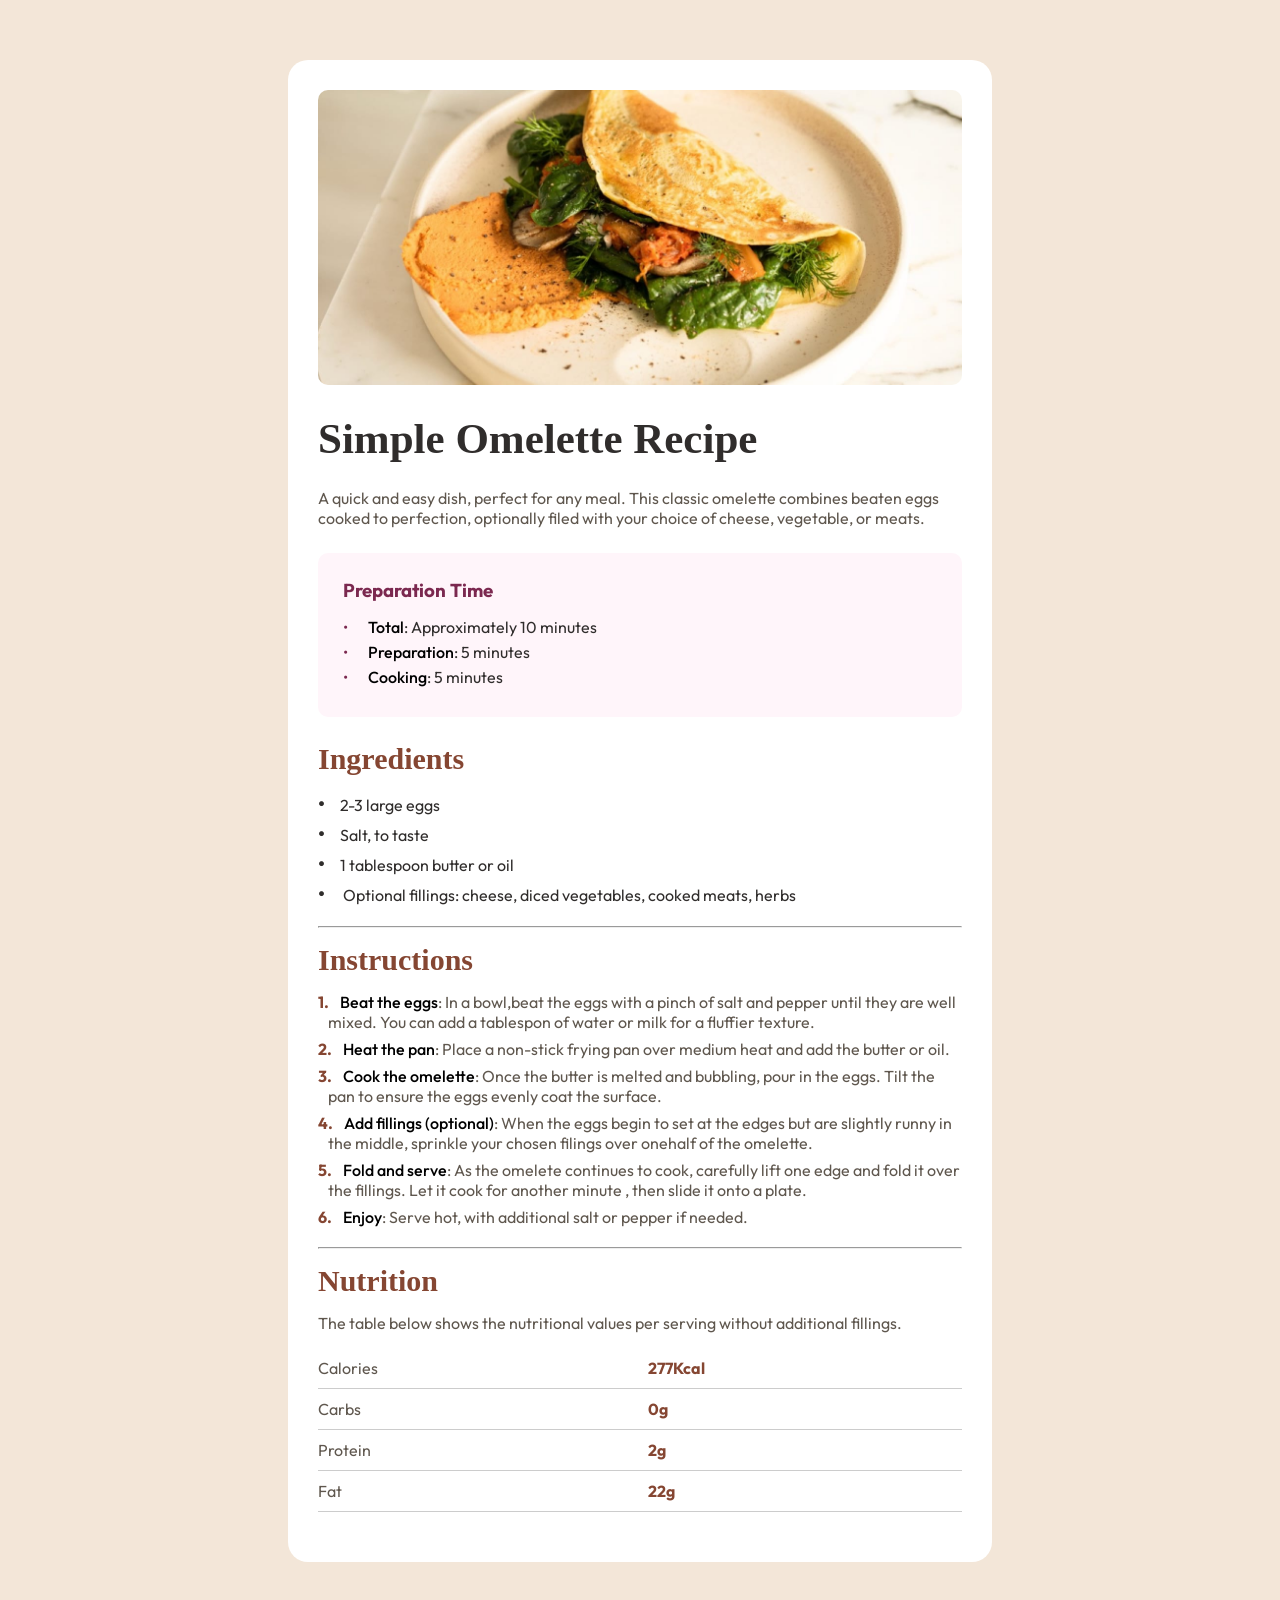
==== index.html @ e5a10112 "Renamed my html file" ====
<!doctype html>
<html lang="en">
  <head>
    <meta charset="UTF-8" />
    <meta name="viewport" content="width=device-width, initial-scale=1.0" />
    <link rel="stylesheet" href="css/recipe-page.css" />
    <link rel="preconnect" href="https://fonts.googleapis.com" />
    <link rel="preconnect" href="https://fonts.gstatic.com" crossorigin />
    <link
      href="https://fonts.googleapis.com/css2?family=Poppins:ital,wght@0,100;0,200;0,300;0,400;0,500;0,600;0,700;0,800;0,900;1,100;1,200;1,300;1,400;1,500;1,600;1,700;1,800;1,900&family=Young+Serif&display=swap"
      rel="stylesheet"
    />
    <link rel="preconnect" href="https://fonts.googleapis.com" />
    <link rel="preconnect" href="https://fonts.gstatic.com" crossorigin />
    <link
      href="https://fonts.googleapis.com/css2?family=Outfit:wght@100..900&family=Poppins:ital,wght@0,100;0,200;0,300;0,400;0,500;0,600;0,700;0,800;0,900;1,100;1,200;1,300;1,400;1,500;1,600;1,700;1,800;1,900&family=Young+Serif&display=swap"
      rel="stylesheet"
    />
    <title>Recipe Page</title>
  </head>
  <body>
    <div class="recipe-card">
      <img src="assets\image-omelette.jpeg" alt="Omelette" />

      <h1>Simple Omelette Recipe</h1>
      <p>
        A quick and easy dish, perfect for any meal. This classic omelette
        combines beaten eggs cooked to perfection, optionally filed with your
        choice of cheese, vegetable, or meats.
      </p>

      <div class="preparation-card">
        <h3>Preparation Time</h3>
        <ul>
          <li><span class="label">Total</span>: Approximately 10 minutes</li>
          <li><span class="label">Preparation</span>: 5 minutes</li>
          <li><span class="label">Cooking</span>: 5 minutes</li>
        </ul>
      </div>

      <div class="ingredient-card">
        <h2>Ingredients</h2>
        <ul>
          <li>2-3 large eggs</li>
          <li>Salt, to taste</li>
          <li>1 tablespoon butter or oil</li>
          <li>
            Optional fillings: cheese, diced vegetables, cooked meats, herbs
          </li>
        </ul>
      </div>

      <hr />

      <div class="instructions-card">
        <h2>Instructions</h2>
        <ol>
          <li>
            <span class="label">Beat the eggs</span>: In a bowl,beat the eggs with a pinch of
            salt and pepper until they are well mixed. You can add a tablespon
            of water or milk for a fluffier texture.
          </li>
          <li>
            <span class="label">Heat the pan</span>: Place a non-stick frying pan over medium
            heat and add the butter or oil.
          </li>
          <li>
            <span class="label">Cook the omelette</span>: Once the butter is melted and
            bubbling, pour in the eggs. Tilt the pan to ensure the eggs evenly
            coat the surface.
          </li>
          <li>
            <span class="label">Add fillings (optional)</span>: When the eggs begin to set at
            the edges but are slightly runny in the middle, sprinkle your chosen
            filings over onehalf of the omelette.
          </li>
          <li>
            <span class="label">Fold and serve</span>: As the omelete continues to cook,
            carefully lift one edge and fold it over the fillings. Let it cook
            for another minute , then slide it onto a plate.
          </li>
          <li>
            <span class="label">Enjoy</span>: Serve hot, with additional salt or pepper if
            needed.
          </li>
        </ol>
      </div>
      <hr />

      <div class="nutrition-card">
        <h2>Nutrition</h2>
        <p>
          The table below shows the nutritional values per serving without
          additional fillings.
        </p>
        <table>
          <tr>
            <td>Calories</td>
            <td class="value">277Kcal</td>
          </tr>
          <tr>
            <td>Carbs</td>
            <td class="value">0g</td>
          </tr>
          <tr>
            <td>Protein</td>
            <td class="value">2g</td>
          </tr>
          <tr>
            <td>Fat</td>
            <td class="value">22g</td>
          </tr>
        </table>
      </div>
    </div>
  </body>
</html>
---- css/recipe-page.css ----
* {
  margin: 0%;
  padding: 0%;
  box-sizing: border-box;
}

body {
  background-color: hsl(30, 54%, 90%);
  font-family: "outfit", sans-serif;
  color: hsl(30, 10%, 34%);
}

.recipe-card {
  background-color: white;
  width: 55%;
  border-radius: 20px;
  padding: 30px;
  margin: 60px auto;
}

img {
  width: 100%;
  border-radius: 10px;
}

h1 {
  font-family: "young-serif", serif;
  color: hsl(24, 5%, 18%);
  margin: 25px 0;
  font-size: 43px;
}


.preparation-card {
    width: 100%;
    padding: 25px;
    border-radius: 10px;
    background-color: hsl(330, 100%, 98%);
    margin: 25px 0;
}

h3 {
    color: hsl(332, 51%, 32%);
    margin-bottom: 15px;
}

.label {
    font-weight: 500;
    color: black;
}

.preparation-card ul {
    list-style: none;
}

.preparation-card li::before {
    content: "•";
    color: hsl(332, 51%, 32%);
    padding-right: 20px;
}

.preparation-card li {
color: hsl(24, 5%, 18%);
margin-bottom: 5px;
}

h2 {
  font-family: "young-serif", serif;
  font-size: 30px;
  text-decoration: solid;
  color: hsl(14, 45%, 36%);
  margin: 15px 0;
}

.ingredient-card ul {
    list-style: none;
    margin-bottom: 20px;
}

.ingredient-card li::before {
    content: "•";
    color: hsl(14, 45%, 36%));
    font-size: 20px;
    font-weight: bold;
    margin-right: 15px;
}

.ingredient-card li {
color: hsl(24, 5%, 18%);
margin-bottom: 5px;
}

.instructions-card ol {
    list-style: none;
   counter-reset: my-counter;
    padding-left: 0;
    margin-bottom: 8px;
    margin-bottom: 20px;  
}

.instructions-card ol li::before {
    counter-increment: my-counter;
    content: counter(my-counter) ".";
    color: hsl(14, 45%, 36%);
    font-weight: bold;
    margin-right: 8px;
}

.instructions-card ol li {
  padding-left: 10px;
  margin-bottom: 7px;
   text-indent: -10px;
}

.nutrition-card p {
    margin-bottom: 15px;
}

table {
    width: 100%;
    border-collapse: collapse;
    margin-bottom: 20px;
}

td {
    padding: 10px 0;
    border-bottom: 1px solid rgba(0, 0, 0, 0.2);
}

.value {
    color: hsl(14, 45%, 36%);
    font-weight: bold;
}

@media (max-width: 375px) {

  body {
    background: none;
    width: 100%;
  }

 .recipe-card {
    width: 100%;
    border-radius: 0;
    padding: 0px;
    margin: 0 auto;
  }

  img {
    border-radius: 0;
    width: 100%;
  }

  h1 {
    font-size: 26px;
    margin: 20px 0;
  }

  h2 {
    font-size: 20px;
  }

  .preparation-card {
    padding: 15px;
  }
}
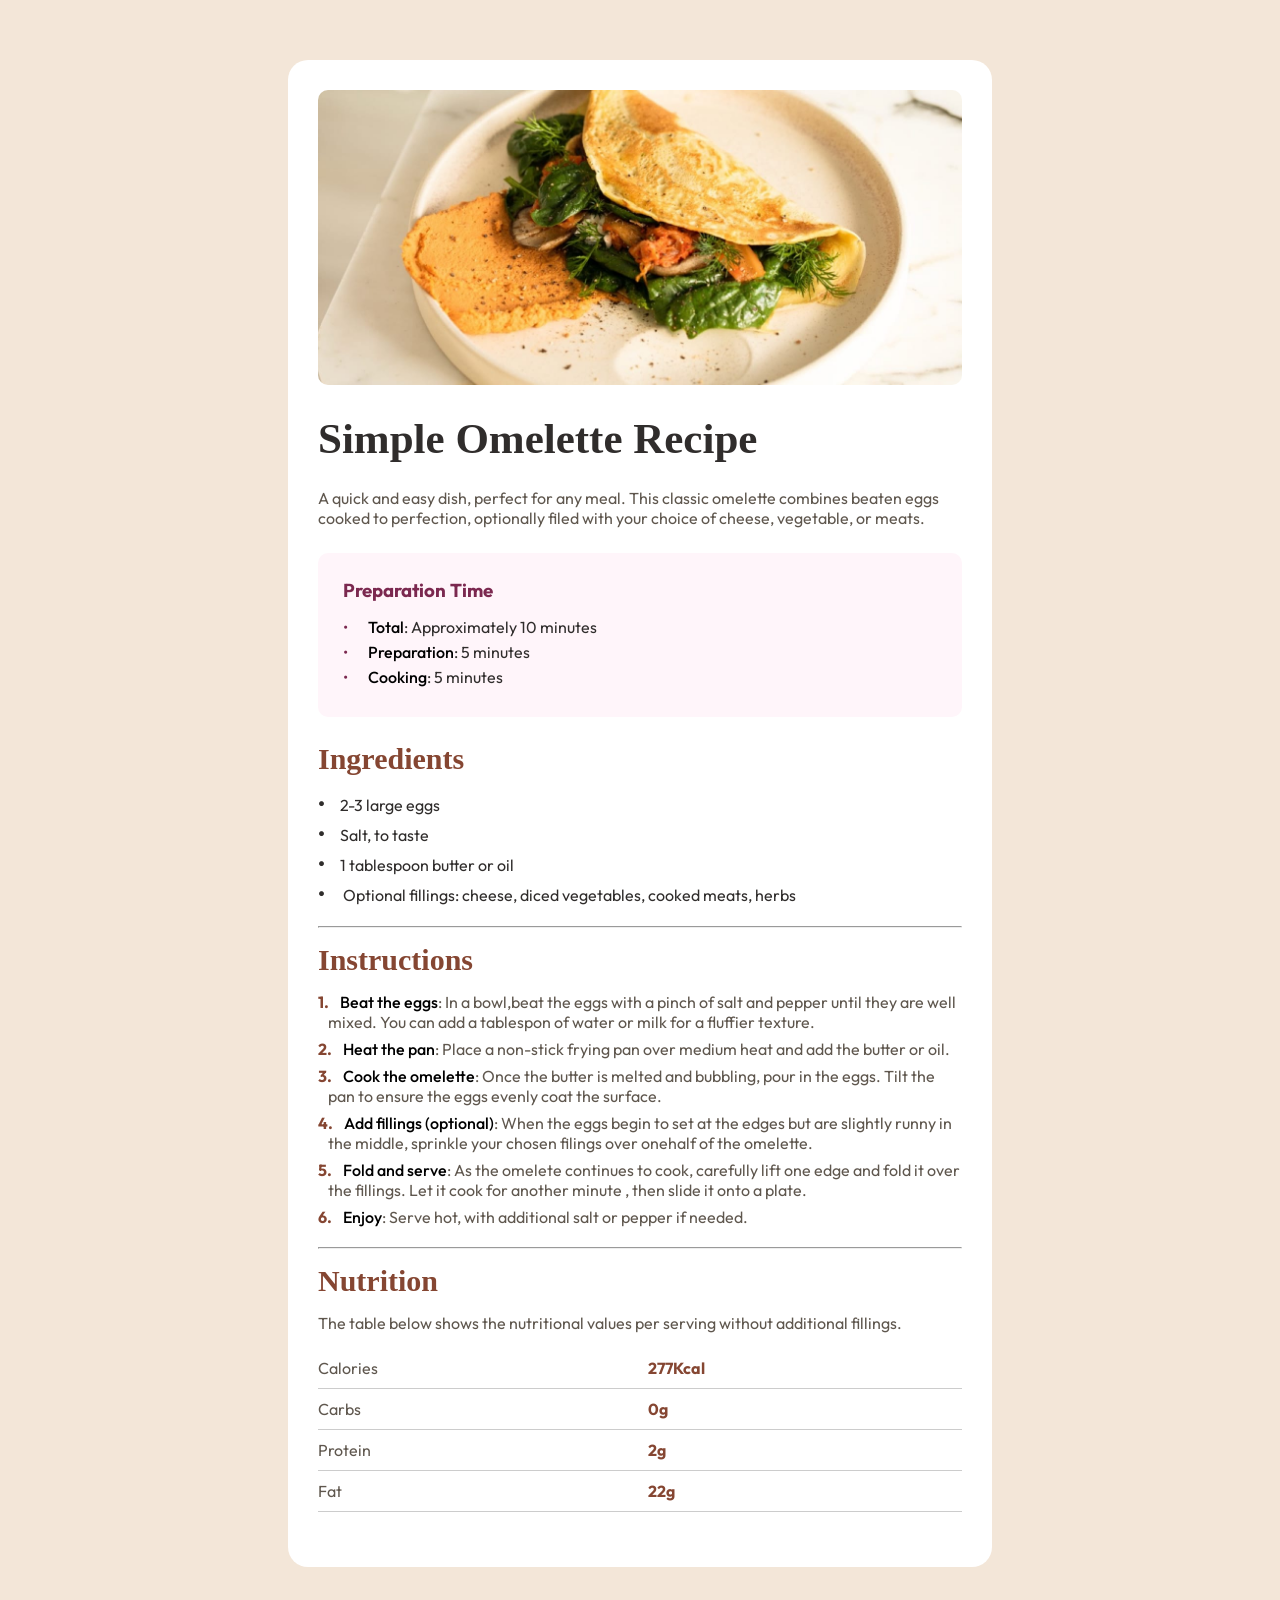
==== commit eded008a: "change: index.html" ====
--- a/index.html
+++ b/index.html
@@ -21,96 +21,98 @@
   <body>
     <div class="recipe-card">
       <img src="assets\image-omelette.jpeg" alt="Omelette" />
+      <div class="overall-text">
+        <h1>Simple Omelette Recipe</h1>
+        <p>
+          A quick and easy dish, perfect for any meal. This classic omelette
+          combines beaten eggs cooked to perfection, optionally filed with your
+          choice of cheese, vegetable, or meats.
+        </p>
 
-      <h1>Simple Omelette Recipe</h1>
-      <p>
-        A quick and easy dish, perfect for any meal. This classic omelette
-        combines beaten eggs cooked to perfection, optionally filed with your
-        choice of cheese, vegetable, or meats.
-      </p>
+        <div class="preparation-card">
+          <h3>Preparation Time</h3>
+          <ul>
+            <li><span class="label">Total</span>: Approximately 10 minutes</li>
+            <li><span class="label">Preparation</span>: 5 minutes</li>
+            <li><span class="label">Cooking</span>: 5 minutes</li>
+          </ul>
+        </div>
 
-      <div class="preparation-card">
-        <h3>Preparation Time</h3>
-        <ul>
-          <li><span class="label">Total</span>: Approximately 10 minutes</li>
-          <li><span class="label">Preparation</span>: 5 minutes</li>
-          <li><span class="label">Cooking</span>: 5 minutes</li>
-        </ul>
-      </div>
+        <div class="ingredient-card">
+          <h2>Ingredients</h2>
+          <ul>
+            <li>2-3 large eggs</li>
+            <li>Salt, to taste</li>
+            <li>1 tablespoon butter or oil</li>
+            <li>
+              Optional fillings: cheese, diced vegetables, cooked meats, herbs
+            </li>
+          </ul>
+        </div>
 
-      <div class="ingredient-card">
-        <h2>Ingredients</h2>
-        <ul>
-          <li>2-3 large eggs</li>
-          <li>Salt, to taste</li>
-          <li>1 tablespoon butter or oil</li>
-          <li>
-            Optional fillings: cheese, diced vegetables, cooked meats, herbs
-          </li>
-        </ul>
-      </div>
+        <hr />
 
-      <hr />
+        <div class="instructions-card">
+          <h2>Instructions</h2>
+          <ol>
+            <li>
+              <span class="label">Beat the eggs</span>: In a bowl,beat the eggs
+              with a pinch of salt and pepper until they are well mixed. You can
+              add a tablespon of water or milk for a fluffier texture.
+            </li>
+            <li>
+              <span class="label">Heat the pan</span>: Place a non-stick frying
+              pan over medium heat and add the butter or oil.
+            </li>
+            <li>
+              <span class="label">Cook the omelette</span>: Once the butter is
+              melted and bubbling, pour in the eggs. Tilt the pan to ensure the
+              eggs evenly coat the surface.
+            </li>
+            <li>
+              <span class="label">Add fillings (optional)</span>: When the eggs
+              begin to set at the edges but are slightly runny in the middle,
+              sprinkle your chosen filings over onehalf of the omelette.
+            </li>
+            <li>
+              <span class="label">Fold and serve</span>: As the omelete
+              continues to cook, carefully lift one edge and fold it over the
+              fillings. Let it cook for another minute , then slide it onto a
+              plate.
+            </li>
+            <li>
+              <span class="label">Enjoy</span>: Serve hot, with additional salt
+              or pepper if needed.
+            </li>
+          </ol>
+        </div>
+        <hr />
 
-      <div class="instructions-card">
-        <h2>Instructions</h2>
-        <ol>
-          <li>
-            <span class="label">Beat the eggs</span>: In a bowl,beat the eggs with a pinch of
-            salt and pepper until they are well mixed. You can add a tablespon
-            of water or milk for a fluffier texture.
-          </li>
-          <li>
-            <span class="label">Heat the pan</span>: Place a non-stick frying pan over medium
-            heat and add the butter or oil.
-          </li>
-          <li>
-            <span class="label">Cook the omelette</span>: Once the butter is melted and
-            bubbling, pour in the eggs. Tilt the pan to ensure the eggs evenly
-            coat the surface.
-          </li>
-          <li>
-            <span class="label">Add fillings (optional)</span>: When the eggs begin to set at
-            the edges but are slightly runny in the middle, sprinkle your chosen
-            filings over onehalf of the omelette.
-          </li>
-          <li>
-            <span class="label">Fold and serve</span>: As the omelete continues to cook,
-            carefully lift one edge and fold it over the fillings. Let it cook
-            for another minute , then slide it onto a plate.
-          </li>
-          <li>
-            <span class="label">Enjoy</span>: Serve hot, with additional salt or pepper if
-            needed.
-          </li>
-        </ol>
-      </div>
-      <hr />
-
-      <div class="nutrition-card">
-        <h2>Nutrition</h2>
-        <p>
-          The table below shows the nutritional values per serving without
-          additional fillings.
-        </p>
-        <table>
-          <tr>
-            <td>Calories</td>
-            <td class="value">277Kcal</td>
-          </tr>
-          <tr>
-            <td>Carbs</td>
-            <td class="value">0g</td>
-          </tr>
-          <tr>
-            <td>Protein</td>
-            <td class="value">2g</td>
-          </tr>
-          <tr>
-            <td>Fat</td>
-            <td class="value">22g</td>
-          </tr>
-        </table>
+        <div class="nutrition-card">
+          <h2>Nutrition</h2>
+          <p>
+            The table below shows the nutritional values per serving without
+            additional fillings.
+          </p>
+          <table>
+            <tr>
+              <td>Calories</td>
+              <td class="value">277Kcal</td>
+            </tr>
+            <tr>
+              <td>Carbs</td>
+              <td class="value">0g</td>
+            </tr>
+            <tr>
+              <td>Protein</td>
+              <td class="value">2g</td>
+            </tr>
+            <tr>
+              <td>Fat</td>
+              <td class="value">22g</td>
+            </tr>
+          </table>
+        </div>
       </div>
     </div>
   </body>
--- a/css/recipe-page.css
+++ b/css/recipe-page.css
@@ -63,7 +63,9 @@
 color: hsl(24, 5%, 18%);
 margin-bottom: 5px;
 }
-
+.overall-text {
+  margin: 25px 0;
+}
 h2 {
   font-family: "young-serif", serif;
   font-size: 30px;
@@ -160,7 +162,8 @@
     font-size: 20px;
   }
 
-  .preparation-card {
-    padding: 15px;
+  .overall-text {
+    margin-left: 20px;
+    margin-right: 20px;
   }
 }
